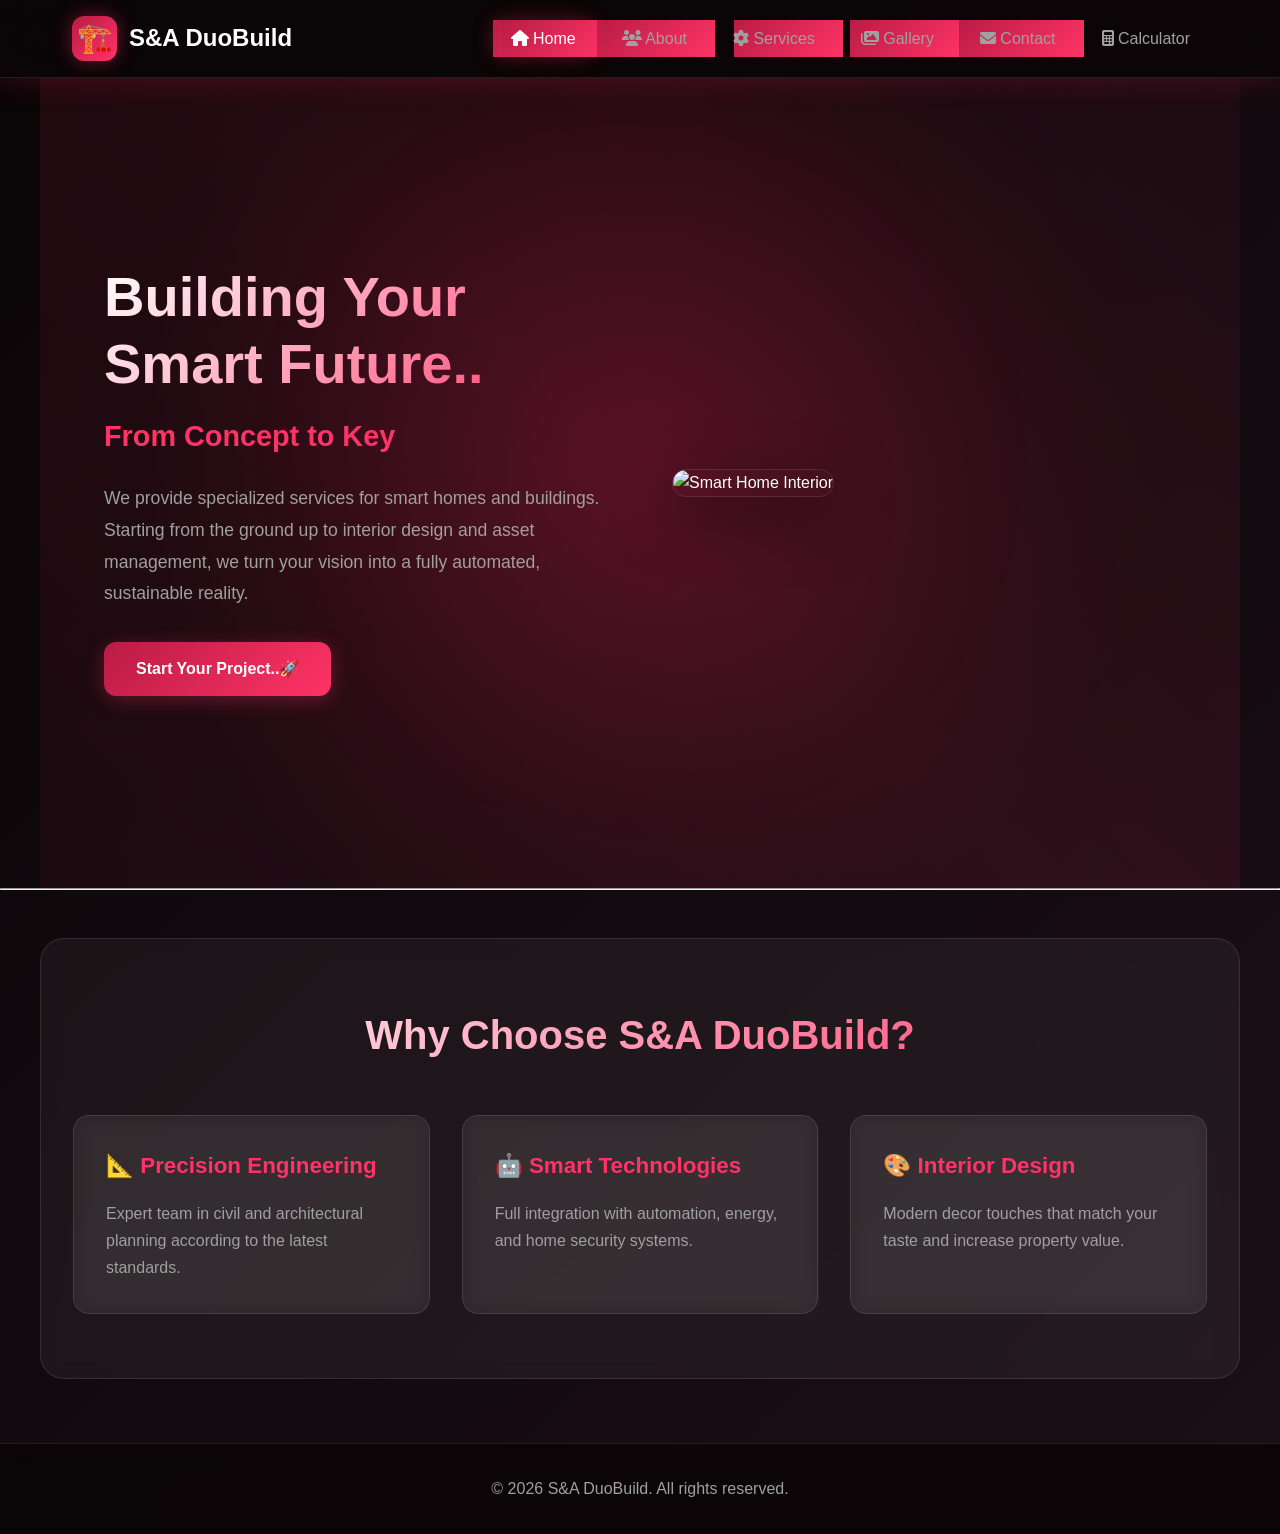
==== index.html @ c9d5b28e "Fix static site issues" ====
<!DOCTYPE html>
<html lang="en">
<head>
  <meta charset="UTF-8">
  <meta name="viewport" content="width=device-width, initial-scale=1.0">
  <link rel="stylesheet" href="https://cdnjs.cloudflare.com/ajax/libs/font-awesome/6.4.0/css/all.min.css">
  <title>S&A DuoBuild | Home</title>
  <link rel="stylesheet" href="style.css">
</head>
<body>
  <header>
    <div class="container">
      <!-- Logo with icon on far left -->
      <a href="index.html" class="logo">
        <div class="logo-icon">🏗️</div>
        <span>S&A DuoBuild</span>
      </a>
      
      <!-- Navigation on right -->
      <nav>
         <ul>
         <li><a href="index.html" class="nav-link active">
    <i class="fas fa-home"></i>  Home</a></li>
<li><a href="about.html" class="nav-link">
    <i class="fas fa-users"></i>  About </a></li>
<li><a href="services.html" class="nav-link">
    <i class="fas fa-cog"></i>  Services </a></li>
<li><a href="gallery.html" class="nav-link">
    <i class="fas fa-images"></i> Gallery</a></li>
<li><a href="contact.html" class="nav-link">
    <i class="fas fa-envelope"></i>  Contact </a></li>
    <li><a href="Calculator.html" class="nav-link">
    <i class="fas fa-calculator"></i>  Calculator </a></li>
        </ul>
      </nav>
    </div>
  </header>

  <main>
    <!-- Hero Section with split layout -->
    <section class="hero">
      <div class="container hero-container">
        <div class="hero-text">
          <h1>Building Your Smart Future..</h1>
          <h2>From Concept to Key</h2>
          <p>We provide specialized services for smart homes and buildings. Starting from the ground up to interior design and asset management, we turn your vision into a fully automated, sustainable reality.</p>
          <a href="contact.html" class="btn">Start Your Project..🚀</a>
        </div>
        <div class="hero-image">
          <img src="https://images.unsplash.com/photo-1600585154340-be6161a56a0c?auto=format&fit=crop&w=1200&q=80" alt="Smart Home Interior">
        </div>
      </div>
    </section>
<hr>

    <section class=" features-section ">
      <h2>Why Choose S&A DuoBuild?</h2>
      <div class="grid">
        <div class="card"><h3>📐 Precision Engineering</h3><p>Expert team in civil and architectural planning according to the latest standards.</p></div>
        <div class="card"><h3>🤖 Smart Technologies</h3><p>Full integration with automation, energy, and home security systems.</p></div>
        <div class="card"><h3>🎨 Interior Design</h3><p>Modern decor touches that match your taste and increase property value.</p></div>
      </div>
    </section>
  </main>

  <footer>
    <div class="container">
      <p>&copy; 2026 S&A DuoBuild. All rights reserved.</p>
    </div>
  </footer>
</body>
</html>
---- style.css ----
/* style.css - Professional Dark Theme */
:root {
  --primary: #0a0507;
  --secondary: #b91c45;
  --accent: #ff3366;
  --glass-bg: rgba(255, 255, 255, 0.05);
  --glass-border: rgba(255, 255, 255, 0.1);
  --text-main: #ffffff;
  --text-muted: #a0a0a0;
  --gradient-1: linear-gradient(135deg, #0a0507 0%, #1a0f15 100%);
  --gradient-2: linear-gradient(135deg, #b91c45 0%, #ff3366 100%);
  --shadow-glow: 0 0 30px rgba(185, 28, 69, 0.3);
  --transition: all 0.3s cubic-bezier(0.4, 0, 0.2, 1);
}

* {
  margin: 0;
  padding: 0;
  box-sizing: border-box;
}

html {
  scroll-behavior: smooth;
}

body {
  font-family: 'Inter', 'Segoe UI', Tahoma, Geneva, Verdana, sans-serif;
  background: var(--gradient-1);
  color: var(--text-main);
  line-height: 1.6;
  overflow-x: hidden;
  min-height: 100vh;
}

/* Animated Background */
body::before {
  content: '';
  position: fixed;
  top: 0;
  left: 0;
  width: 100%;
  height: 100%;
  background: radial-gradient(circle at 50% 50%, rgba(185, 28, 69, 0.15) 0%, transparent 50%);
  pointer-events: none;
  z-index: -1;
  animation: pulse 8s ease-in-out infinite;
}

@keyframes pulse {
  0%, 100% { opacity: 0.5; transform: scale(1); }
  50% { opacity: 0.8; transform: scale(1.1); }
}

/* Header & Navigation */
header {
  background: rgba(10, 5, 7, 0.8);
  backdrop-filter: blur(20px);
  border-bottom: 1px solid var(--glass-border);
  padding: 1rem 0;
  position: sticky;
  top: 0;
  z-index: 1000;
  box-shadow: var(--shadow-glow);
}

header .container {
  max-width: 1200px;
  margin: 0 auto;
  padding: 0 2rem;
  display: flex;
  justify-content: space-between;
  align-items: center;
}

.logo {
  display: flex;
  align-items: center;
  gap: 12px;
  font-size: 1.5rem;
  font-weight: 700;
  text-decoration: none;
  color: var(--text-main);
  transition: var(--transition);
}

.logo:hover {
  transform: scale(1.05);
  color: var(--accent);
}

.logo-icon {
  width: 45px;
  height: 45px;
  background: var(--gradient-2);
  border-radius: 12px;
  display: flex;
  align-items: center;
  justify-content: center;
  font-size: 1.8rem;
  box-shadow: 0 0 20px rgba(255, 51, 102, 0.4);
}

nav ul {
  display: flex;
  gap: 10px;
  list-style: none;
}

nav a {
  color: var(--text-muted);
  padding: 10px 18px;
  border-radius: 10px;
  text-decoration: none;
  font-weight: 500;
  transition: var(--transition);
  position: relative;
  overflow: hidden;
}

nav a::before {
  content: '';
  position: absolute;
  top: 0;
  left: -100%;
  width: 100%;
  height: 100%;
  background: var(--gradient-2);
  transition: left 0.3s ease;
  z-index: -1;
}

nav a:hover::before,
nav a.active::before {
  left: 0;
}

nav a:hover,
nav a.active {
  color: white;
  box-shadow: 0 0 20px rgba(255, 51, 102, 0.3);
}

/* Sections */
section {
  padding: 4rem 2rem;
  max-width: 1200px;
  margin: 0 auto;
}

/* Hero Section */
.hero {
  min-height: 90vh;
  display: flex;
  align-items: center;
  justify-content: center;
  background: radial-gradient(circle at center, rgba(185, 28, 69, 0.2) 0%, transparent 70%);
  position: relative;
  overflow: hidden;
}

.hero::before {
  content: '';
  position: absolute;
  width: 200%;
  height: 200%;
  background: linear-gradient(45deg, transparent, rgba(255, 51, 102, 0.1), transparent);
  animation: rotate 20s linear infinite;
}

@keyframes rotate {
  0% { transform: rotate(0deg); }
  100% { transform: rotate(360deg); }
}

.hero-container {
  display: flex;
  align-items: center;
  gap: 4rem;
  max-width: 1200px;
  padding: 2rem;
  position: relative;
  z-index: 1;
}

.hero-text {
  flex: 1;
  animation: fadeInLeft 1s ease;
}

@keyframes fadeInLeft {
  from {
    opacity: 0;
    transform: translateX(-50px);
  }
  to {
    opacity: 1;
    transform: translateX(0);
  }
}

.hero-text h1 {
  font-size: 3.5rem;
  font-weight: 800;
  margin-bottom: 1rem;
  background: linear-gradient(135deg, #fff 0%, var(--accent) 100%);
  -webkit-background-clip: text;
  -webkit-text-fill-color: transparent;
  line-height: 1.2;
}

.hero-text h2 {
  font-size: 1.8rem;
  color: var(--accent);
  margin-bottom: 1.5rem;
  font-weight: 600;
}

.hero-text p {
  font-size: 1.1rem;
  color: var(--text-muted);
  margin-bottom: 2rem;
  line-height: 1.8;
}

.hero-image {
  flex: 1;
  animation: fadeInRight 1s ease;
}

@keyframes fadeInRight {
  from {
    opacity: 0;
    transform: translateX(50px);
  }
  to {
    opacity: 1;
    transform: translateX(0);
  }
}

.hero-image img {
  width: 100%;
  border-radius: 20px;
  box-shadow: 0 20px 60px rgba(0, 0, 0, 0.5);
  border: 1px solid var(--glass-border);
  transition: var(--transition);
}

.hero-image img:hover {
  transform: scale(1.02);
  box-shadow: 0 25px 70px rgba(185, 28, 69, 0.3);
}

/* Buttons */
.btn {
  display: inline-block;
  padding: 14px 32px;
  background: var(--gradient-2);
  color: white;
  border: none;
  border-radius: 12px;
  font-weight: 600;
  font-size: 1rem;
  cursor: pointer;
  text-decoration: none;
  transition: var(--transition);
  box-shadow: 0 4px 20px rgba(255, 51, 102, 0.3);
  position: relative;
  overflow: hidden;
}

.btn::before {
  content: '';
  position: absolute;
  top: 50%;
  left: 50%;
  width: 0;
  height: 0;
  border-radius: 50%;
  background: rgba(255, 255, 255, 0.3);
  transform: translate(-50%, -50%);
  transition: width 0.6s, height 0.6s;
}

.btn:hover::before {
  width: 300px;
  height: 300px;
}

.btn:hover {
  transform: translateY(-3px);
  box-shadow: 0 8px 30px rgba(255, 51, 102, 0.5);
}

/* Cards */
.grid {
  display: grid;
  grid-template-columns: repeat(auto-fit, minmax(300px, 1fr));
  gap: 2rem;
  margin-top: 2rem;
}

.card {
  background: var(--glass-bg);
  backdrop-filter: blur(10px);
  border: 1px solid var(--glass-border);
  border-radius: 16px;
  padding: 2rem;
  transition: var(--transition);
  position: relative;
  overflow: hidden;
}

.card::before {
  content: '';
  position: absolute;
  top: 0;
  left: -100%;
  width: 100%;
  height: 100%;
  background: linear-gradient(90deg, transparent, rgba(255, 51, 102, 0.1), transparent);
  transition: left 0.5s;
}

.card:hover::before {
  left: 100%;
}

.card:hover {
  transform: translateY(-10px);
  border-color: var(--accent);
  box-shadow: 0 15px 40px rgba(185, 28, 69, 0.2);
}

.card h3 {
  color: var(--accent);
  margin-bottom: 1rem;
  font-size: 1.4rem;
}

.card p {
  color: var(--text-muted);
  line-height: 1.7;
}

/* Features Section */
.features-section {
  background: var(--glass-bg);
  backdrop-filter: blur(10px);
  border-radius: 24px;
  padding: 4rem 2rem;
  margin: 3rem auto;
  border: 1px solid var(--glass-border);
}

.features-section h2 {
  text-align: center;
  font-size: 2.5rem;
  margin-bottom: 3rem;
  background: linear-gradient(135deg, #fff 0%, var(--accent) 100%);
  -webkit-background-clip: text;
  -webkit-text-fill-color: transparent;
}

/* Calculator */
.calc-section {
  background: var(--glass-bg);
  backdrop-filter: blur(10px);
  border: 1px solid var(--glass-border);
  border-radius: 20px;
  padding: 3rem;
  margin: 2rem auto;
  max-width: 900px;
  box-shadow: var(--shadow-glow);
}

.calc-header {
  text-align: center;
  margin-bottom: 2rem;
}

.calc-header h2 {
  font-size: 2.2rem;
  margin-bottom: 0.5rem;
  background: linear-gradient(135deg, #fff 0%, var(--accent) 100%);
  -webkit-background-clip: text;
  -webkit-text-fill-color: transparent;
}

.calc-header p {
  color: var(--text-muted);
}

.calc-grid {
  display: grid;
  grid-template-columns: repeat(auto-fit, minmax(250px, 1fr));
  gap: 1.5rem;
  margin-bottom: 2rem;
}

.form-group {
  margin-bottom: 1.5rem;
}

.form-group label {
  display: block;
  margin-bottom: 0.5rem;
  font-weight: 600;
  color: var(--text-main);
}

.form-group input,
.form-group select,
.form-group textarea {
  width: 100%;
  padding: 12px 16px;
  background: rgba(255, 255, 255, 0.05);
  border: 1px solid var(--glass-border);
  border-radius: 10px;
  color: var(--text-main);
  font-family: inherit;
  transition: var(--transition);
}

.form-group input:focus,
.form-group select:focus,
.form-group textarea:focus {
  outline: none;
  border-color: var(--accent);
  box-shadow: 0 0 0 3px rgba(255, 51, 102, 0.1);
  background: rgba(255, 255, 255, 0.08);
}

.form-group select option {
  background: #1a0f15;
  color: var(--text-main);
}

.btn-calc {
  width: 100%;
  padding: 14px;
  background: var(--gradient-2);
  color: white;
  border: none;
  border-radius: 12px;
  font-size: 1.1rem;
  font-weight: 600;
  cursor: pointer;
  transition: var(--transition);
  box-shadow: 0 4px 20px rgba(255, 51, 102, 0.3);
}

.btn-calc:hover {
  transform: translateY(-2px);
  box-shadow: 0 8px 30px rgba(255, 51, 102, 0.5);
}

.result-box {
  margin-top: 2rem;
  padding: 2rem;
  background: rgba(16, 185, 129, 0.1);
  border: 2px solid #10b981;
  border-radius: 12px;
  display: none;
  animation: fadeIn 0.5s ease;
}

.result-box.show {
  display: block;
}

.result-grid {
  display: grid;
  grid-template-columns: repeat(auto-fit, minmax(150px, 1fr));
  gap: 1.5rem;
  text-align: center;
}

.result-item h4 {
  color: #10b981;
  margin-bottom: 0.5rem;
  font-size: 0.9rem;
}

.result-item p {
  font-size: 1.8rem;
  font-weight: 700;
  color: #10b981;
}

@keyframes fadeIn {
  from {
    opacity: 0;
    transform: translateY(20px);
  }
  to {
    opacity: 1;
    transform: translateY(0);
  }
}

/* Gallery */
.gallery-table {
  width: 100%;
  border-collapse: separate;
  border-spacing: 20px;
  margin-top: 2rem;
}

.gallery-table td {
  background: var(--glass-bg);
  border: 1px solid var(--glass-border);
  border-radius: 16px;
  padding: 15px;
  transition: var(--transition);
}

.gallery-table td:hover {
  transform: scale(1.05);
  border-color: var(--accent);
  box-shadow: 0 10px 30px rgba(185, 28, 69, 0.2);
}

.gallery-table img {
  width: 100%;
  height: 250px;
  object-fit: cover;
  border-radius: 12px;
  transition: var(--transition);
}

.gallery-table td:hover img {
  transform: scale(1.1);
}

/* Form */
form {
  background: var(--glass-bg);
  backdrop-filter: blur(10px);
  border: 1px solid var(--glass-border);
  border-radius: 20px;
  padding: 3rem;
  max-width: 800px;
  margin: 2rem auto;
  box-shadow: var(--shadow-glow);
}

form h2 {
  text-align: center;
  margin-bottom: 2rem;
  font-size: 2rem;
  background: linear-gradient(135deg, #fff 0%, var(--accent) 100%);
  -webkit-background-clip: text;
  -webkit-text-fill-color: transparent;
}

/* Footer */
footer {
  background: rgba(10, 5, 7, 0.9);
  backdrop-filter: blur(10px);
  border-top: 1px solid var(--glass-border);
  text-align: center;
  padding: 2rem;
  margin-top: 4rem;
  color: var(--text-muted);
}

/* Responsive */
@media (max-width: 768px) {
  header .container {
    flex-direction: column;
    gap: 1rem;
  }
  
  nav ul {
    flex-wrap: wrap;
    justify-content: center;
  }
  
  .hero-container {
    flex-direction: column;
    text-align: center;
  }
  
  .hero-text h1 {
    font-size: 2.2rem;
  }
  
  .grid {
    grid-template-columns: 1fr;
  }
  
  .calc-grid {
    grid-template-columns: 1fr;
  }

  .gallery-table,
  .gallery-table tbody,
  .gallery-table tr,
  .gallery-table td {
    display: block;
    width: 100%;
  }

  .gallery-table {
    border-spacing: 0;
  }

  .gallery-table td {
    margin-bottom: 1rem;
  }
}

/* Scroll Animations */
.fade-in {
  opacity: 0;
  transform: translateY(30px);
  transition: opacity 0.8s ease, transform 0.8s ease;
}

.fade-in.visible {
  opacity: 1;
  transform: translateY(0);
}
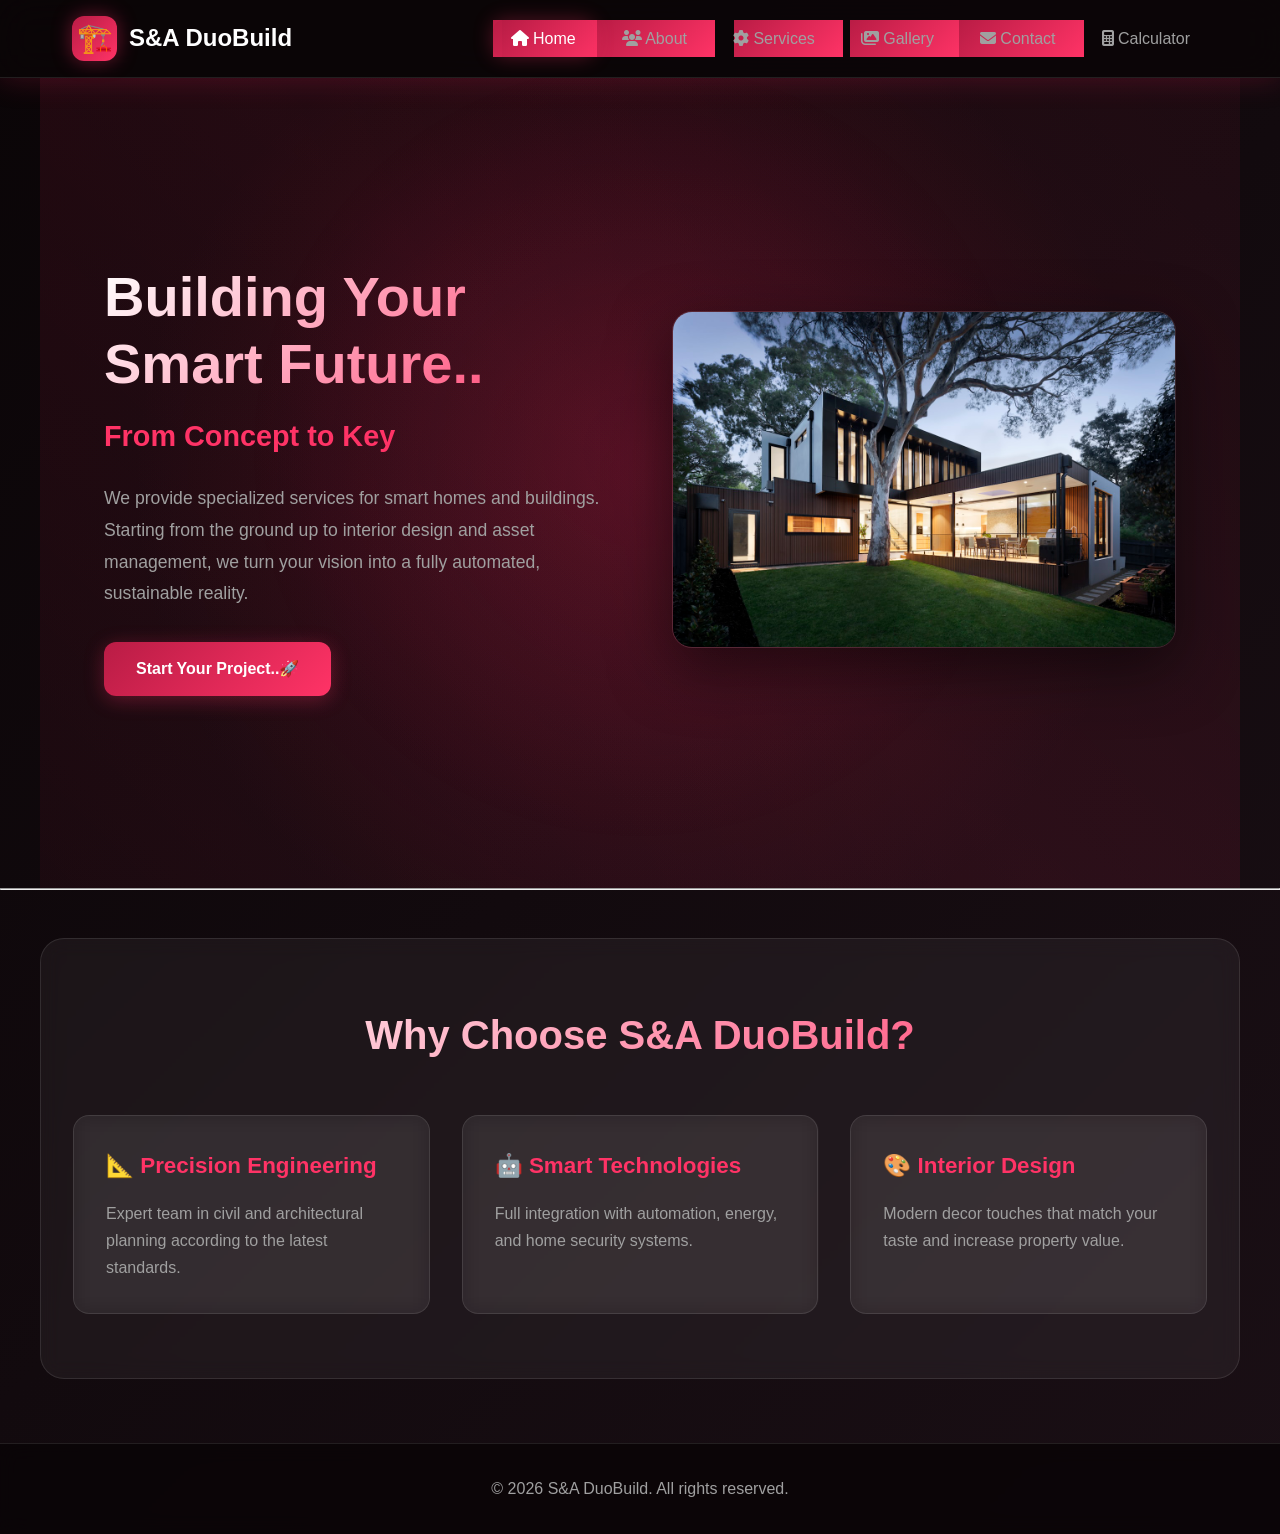
==== commit cef7e961: "Restore local site assets" ====
--- a/index.html
+++ b/index.html
@@ -47,7 +47,7 @@
           <a href="contact.html" class="btn">Start Your Project..🚀</a>
         </div>
         <div class="hero-image">
-          <img src="https://images.unsplash.com/photo-1600585154340-be6161a56a0c?auto=format&fit=crop&w=1200&q=80" alt="Smart Home Interior">
+          <img src="amoga.jpeg" alt="Smart Home Interior">
         </div>
       </div>
     </section>
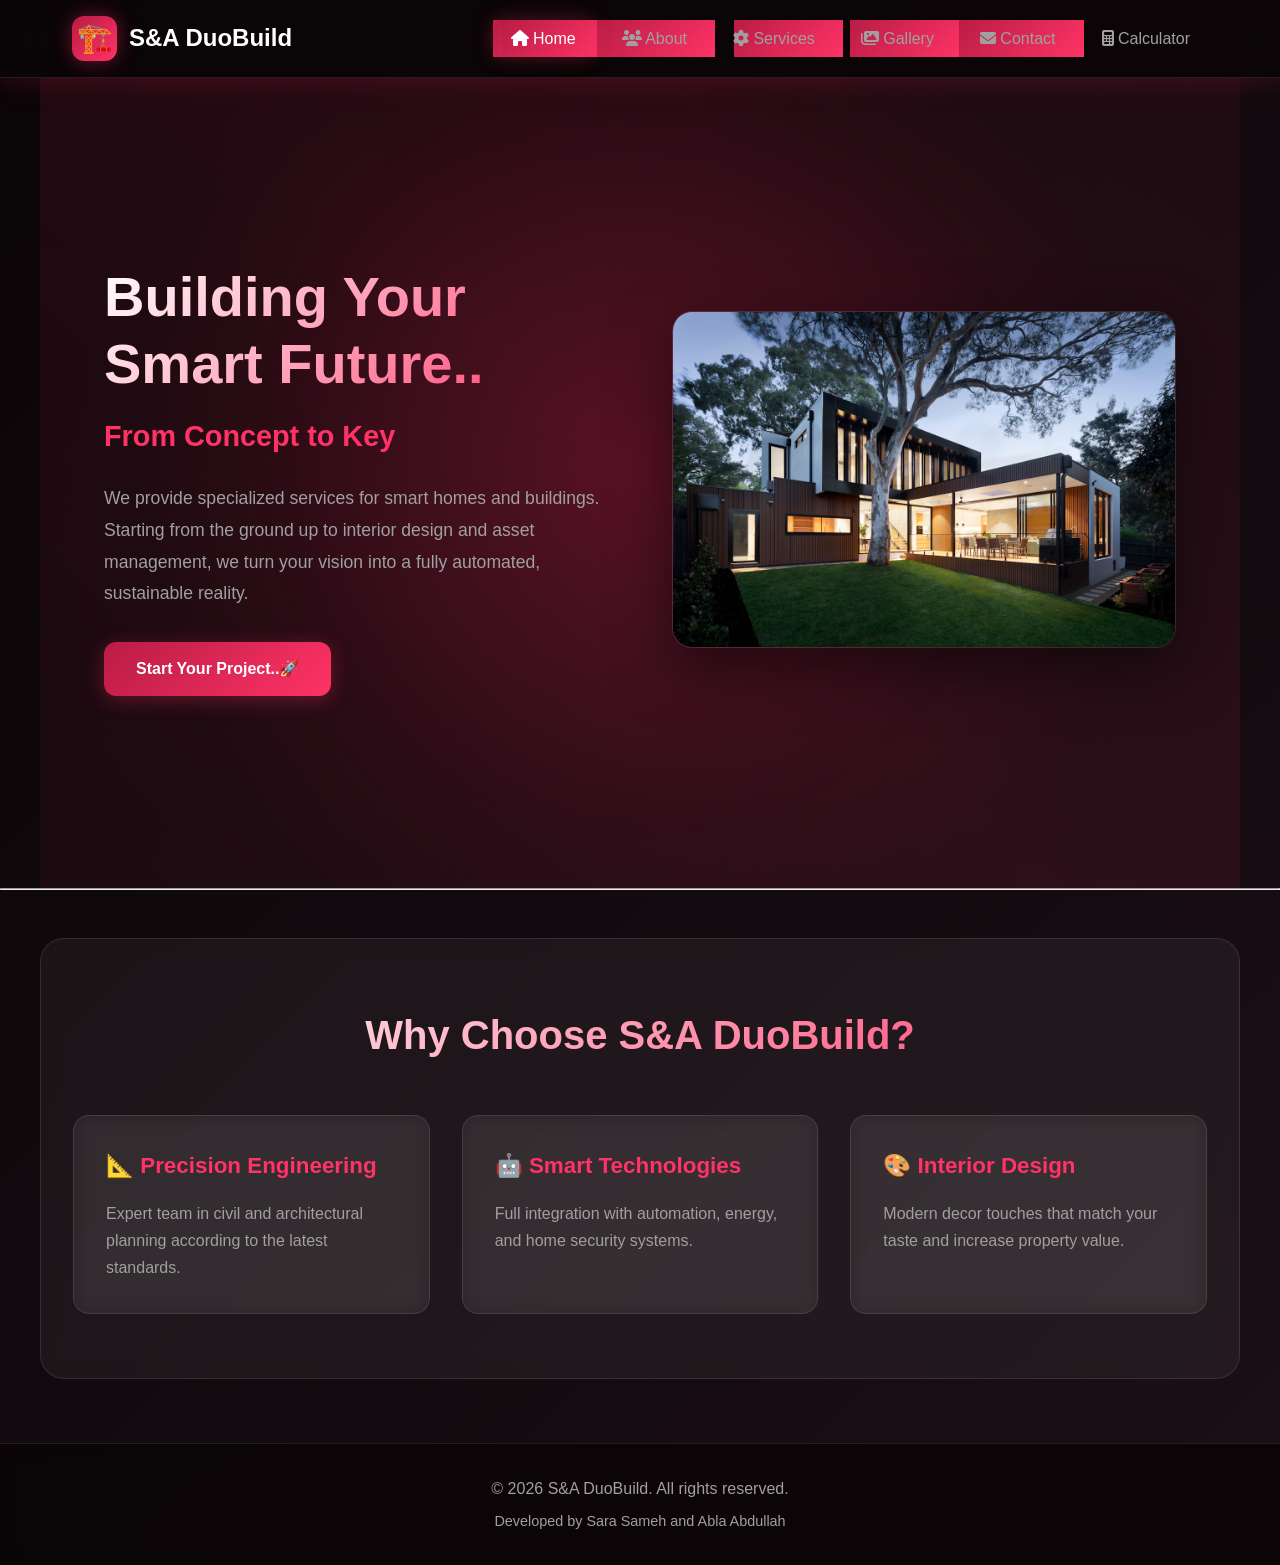
==== commit f21f7c6d: "Add developer credit" ====
--- a/index.html
+++ b/index.html
@@ -66,6 +66,7 @@
   <footer>
     <div class="container">
       <p>&copy; 2026 S&A DuoBuild. All rights reserved.</p>
+      <p class="developer-credit">Developed by Sara Sameh and Abla Abdullah</p>
     </div>
   </footer>
 </body>
--- a/style.css
+++ b/style.css
@@ -565,6 +565,11 @@
   color: var(--text-muted);
 }
 
+.developer-credit {
+  margin-top: 0.5rem;
+  font-size: 0.9rem;
+}
+
 /* Responsive */
 @media (max-width: 768px) {
   header .container {
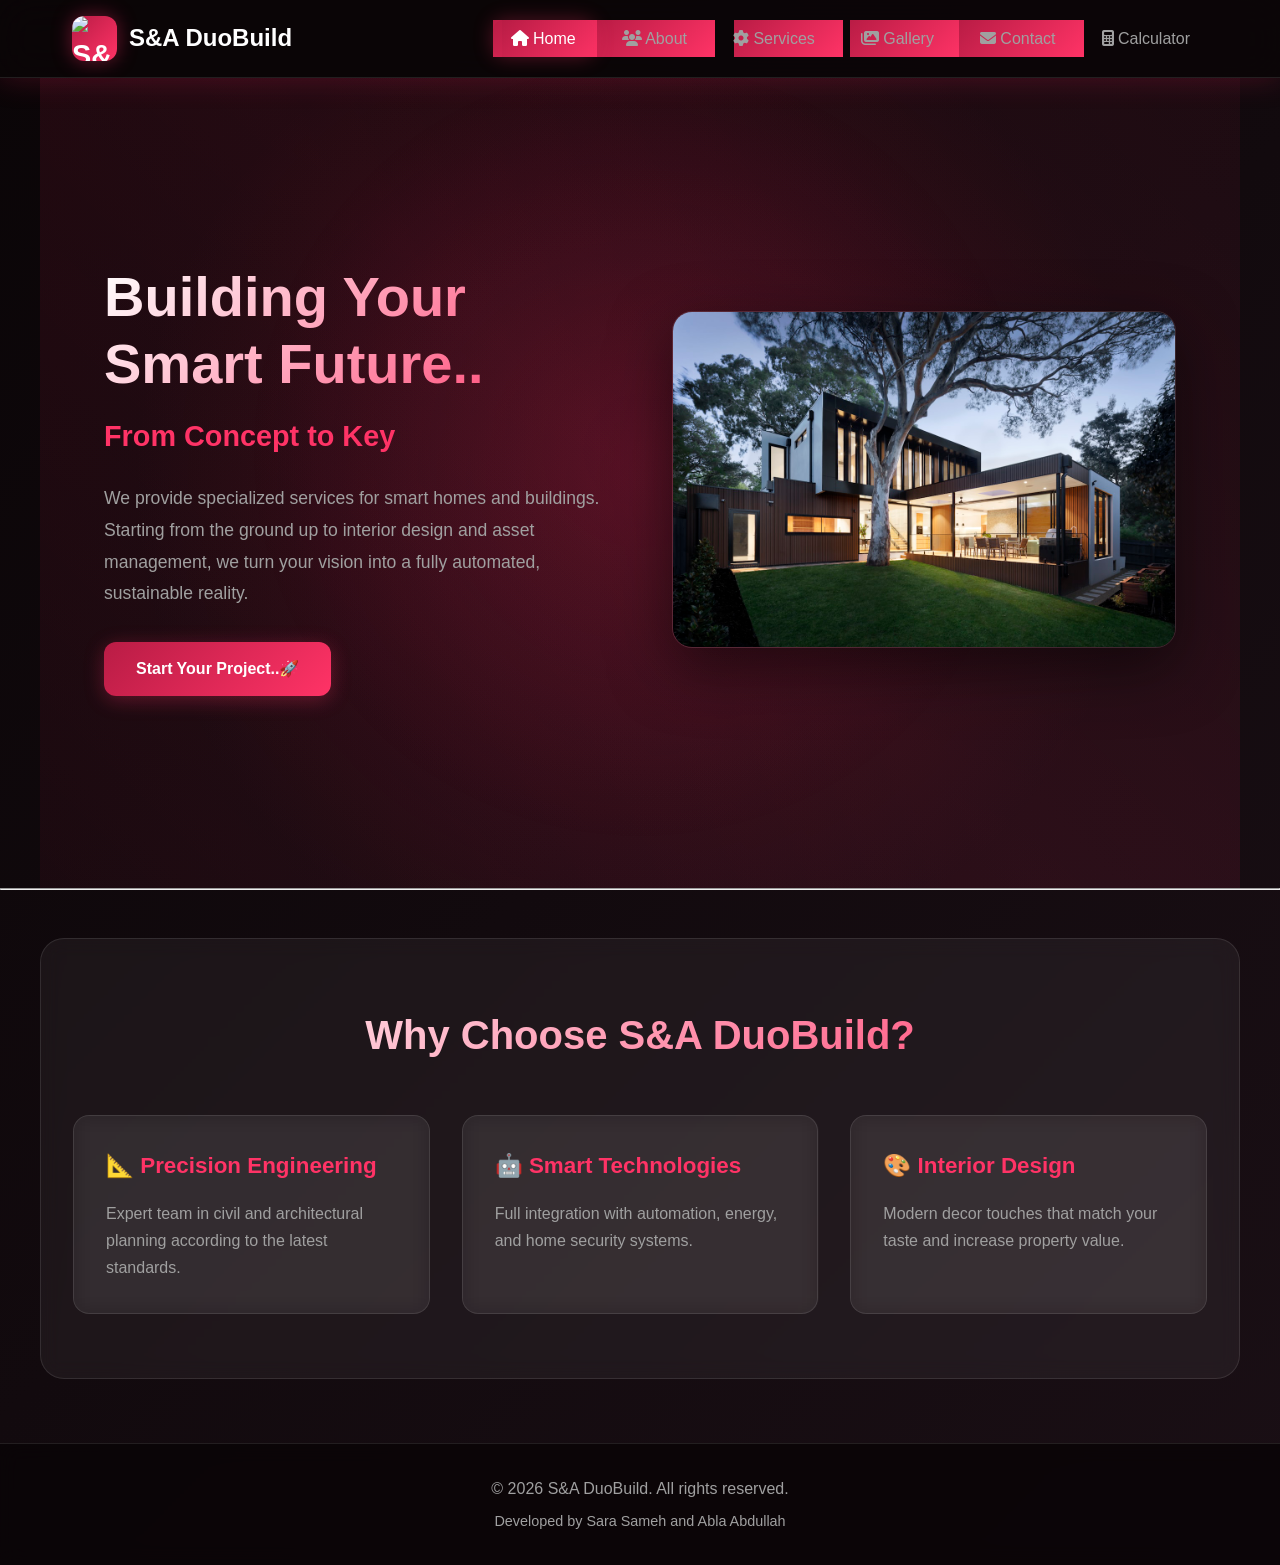
==== commit 75d4c499: "Prepare logo and favicon placeholders" ====
--- a/index.html
+++ b/index.html
@@ -5,6 +5,8 @@
   <meta name="viewport" content="width=device-width, initial-scale=1.0">
   <link rel="stylesheet" href="https://cdnjs.cloudflare.com/ajax/libs/font-awesome/6.4.0/css/all.min.css">
   <title>S&A DuoBuild | Home</title>
+  <!-- Replace assets/favicon.svg later to change the browser tab icon. -->
+  <link rel="icon" type="image/svg+xml" href="assets/favicon.svg">
   <link rel="stylesheet" href="style.css">
 </head>
 <body>
@@ -12,7 +14,8 @@
     <div class="container">
       <!-- Logo with icon on far left -->
       <a href="index.html" class="logo">
-        <div class="logo-icon">🏗️</div>
+        <!-- Replace assets/logo.svg later to change the website logo. -->
+        <img src="assets/logo.svg" alt="S&A DuoBuild Logo" class="logo-icon">
         <span>S&A DuoBuild</span>
       </a>
       
--- a/style.css
+++ b/style.css
@@ -98,6 +98,8 @@
   justify-content: center;
   font-size: 1.8rem;
   box-shadow: 0 0 20px rgba(255, 51, 102, 0.4);
+  object-fit: cover;
+  flex-shrink: 0;
 }
 
 nav ul {
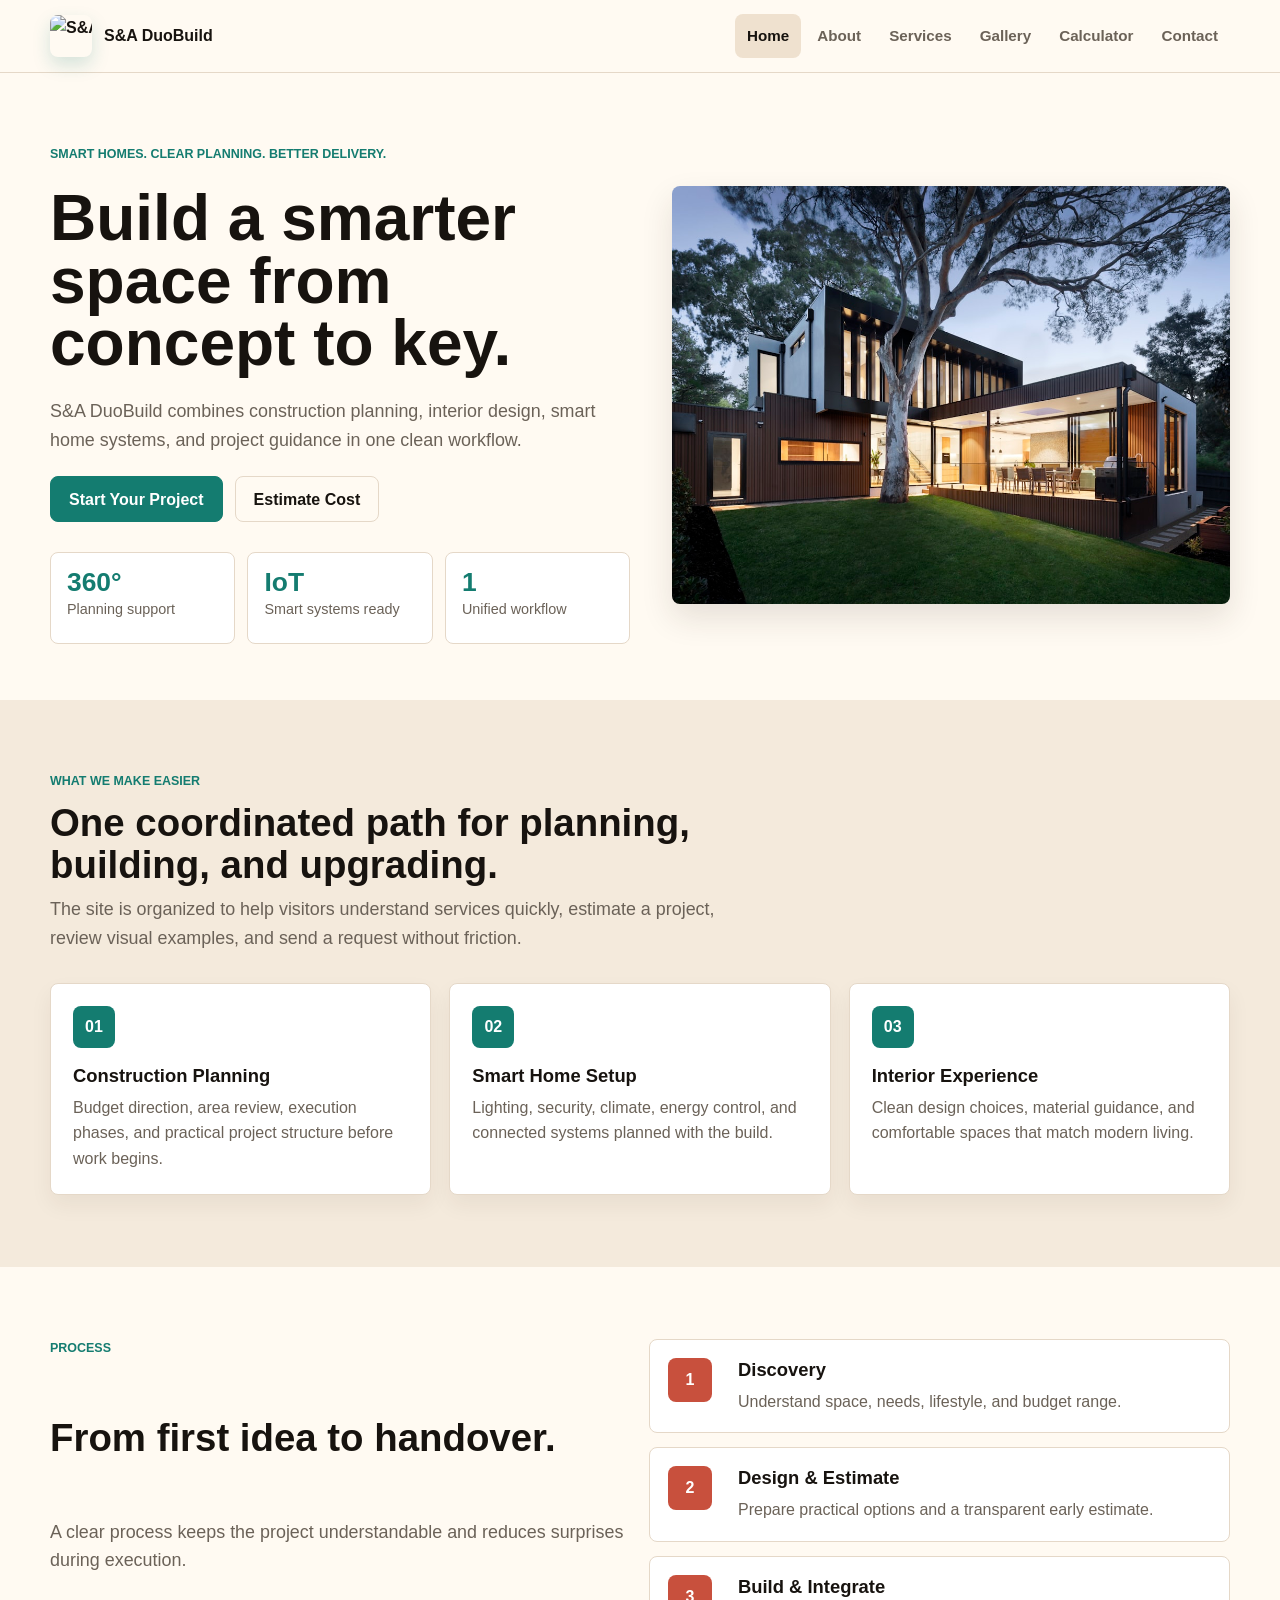
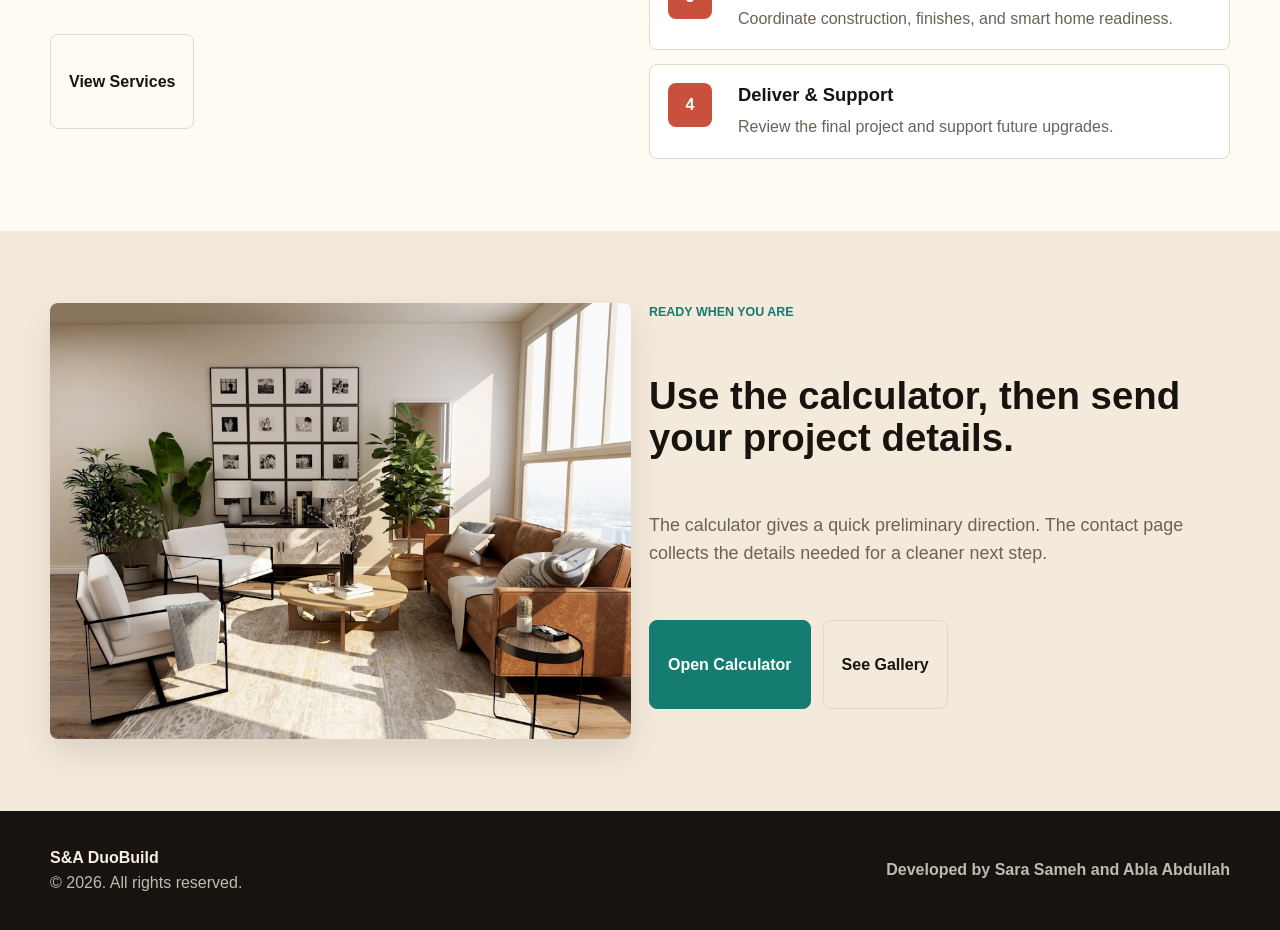
==== commit bda81991: "Rebuild responsive unified site" ====
--- a/index.html
+++ b/index.html
@@ -1,74 +1,133 @@
 <!DOCTYPE html>
 <html lang="en">
 <head>
+  <!-- إعدادات الصفحة الرئيسية وربط الثيم واللوقو وأيقونة التبويب -->
   <meta charset="UTF-8">
   <meta name="viewport" content="width=device-width, initial-scale=1.0">
-  <link rel="stylesheet" href="https://cdnjs.cloudflare.com/ajax/libs/font-awesome/6.4.0/css/all.min.css">
-  <title>S&A DuoBuild | Home</title>
-  <!-- Replace assets/favicon.svg later to change the browser tab icon. -->
+  <meta name="description" content="S&A DuoBuild delivers smart construction, interior design, and connected home planning from concept to key.">
+  <title>S&A DuoBuild | Smart Construction</title>
   <link rel="icon" type="image/svg+xml" href="assets/favicon.svg">
   <link rel="stylesheet" href="style.css">
+  <script src="script.js" defer></script>
 </head>
 <body>
-  <header>
-    <div class="container">
-      <!-- Logo with icon on far left -->
-      <a href="index.html" class="logo">
-        <!-- Replace assets/logo.svg later to change the website logo. -->
-        <img src="assets/logo.svg" alt="S&A DuoBuild Logo" class="logo-icon">
+  <!-- الهيدر الموحد لكل الموقع -->
+  <header class="site-header">
+    <nav class="site-nav container" aria-label="Main navigation">
+      <a href="index.html" class="brand" aria-label="S&A DuoBuild home">
+        <img src="assets/logo.svg" alt="S&A DuoBuild logo" class="brand-logo">
         <span>S&A DuoBuild</span>
       </a>
-      
-      <!-- Navigation on right -->
-      <nav>
-         <ul>
-         <li><a href="index.html" class="nav-link active">
-    <i class="fas fa-home"></i>  Home</a></li>
-<li><a href="about.html" class="nav-link">
-    <i class="fas fa-users"></i>  About </a></li>
-<li><a href="services.html" class="nav-link">
-    <i class="fas fa-cog"></i>  Services </a></li>
-<li><a href="gallery.html" class="nav-link">
-    <i class="fas fa-images"></i> Gallery</a></li>
-<li><a href="contact.html" class="nav-link">
-    <i class="fas fa-envelope"></i>  Contact </a></li>
-    <li><a href="Calculator.html" class="nav-link">
-    <i class="fas fa-calculator"></i>  Calculator </a></li>
-        </ul>
-      </nav>
-    </div>
+      <button class="nav-toggle" type="button" aria-label="Toggle navigation" aria-expanded="false" data-nav-toggle>☰</button>
+      <div class="nav-links" data-nav-links>
+        <a href="index.html" class="active">Home</a>
+        <a href="about.html">About</a>
+        <a href="services.html">Services</a>
+        <a href="gallery.html">Gallery</a>
+        <a href="Calculator.html">Calculator</a>
+        <a href="contact.html">Contact</a>
+      </div>
+    </nav>
   </header>
 
   <main>
-    <!-- Hero Section with split layout -->
+    <!-- قسم البداية: رسالة الموقع الأساسية مع صورة حقيقية للمشروع -->
     <section class="hero">
-      <div class="container hero-container">
-        <div class="hero-text">
-          <h1>Building Your Smart Future..</h1>
-          <h2>From Concept to Key</h2>
-          <p>We provide specialized services for smart homes and buildings. Starting from the ground up to interior design and asset management, we turn your vision into a fully automated, sustainable reality.</p>
-          <a href="contact.html" class="btn">Start Your Project..🚀</a>
+      <div class="container hero-grid">
+        <div class="hero-copy reveal">
+          <span class="eyebrow">Smart homes. Clear planning. Better delivery.</span>
+          <h1>Build a smarter space from concept to key.</h1>
+          <p class="lead">S&A DuoBuild combines construction planning, interior design, smart home systems, and project guidance in one clean workflow.</p>
+          <div class="actions">
+            <a class="btn" href="contact.html">Start Your Project</a>
+            <a class="btn secondary" href="Calculator.html">Estimate Cost</a>
+          </div>
+          <div class="quick-stats" aria-label="Project highlights">
+            <div class="stat"><strong>360°</strong><span>Planning support</span></div>
+            <div class="stat"><strong>IoT</strong><span>Smart systems ready</span></div>
+            <div class="stat"><strong>1</strong><span>Unified workflow</span></div>
+          </div>
         </div>
-        <div class="hero-image">
-          <img src="amoga.jpeg" alt="Smart Home Interior">
+        <div class="hero-media reveal">
+          <img src="amoga.jpeg" alt="Modern smart home interior">
         </div>
       </div>
     </section>
-<hr>
 
-    <section class=" features-section ">
-      <h2>Why Choose S&A DuoBuild?</h2>
-      <div class="grid">
-        <div class="card"><h3>📐 Precision Engineering</h3><p>Expert team in civil and architectural planning according to the latest standards.</p></div>
-        <div class="card"><h3>🤖 Smart Technologies</h3><p>Full integration with automation, energy, and home security systems.</p></div>
-        <div class="card"><h3>🎨 Interior Design</h3><p>Modern decor touches that match your taste and increase property value.</p></div>
+    <!-- قسم يشرح القيمة الأساسية للموقع -->
+    <section class="section section-alt">
+      <div class="container">
+        <div class="section-head reveal">
+          <span class="eyebrow">What we make easier</span>
+          <h2>One coordinated path for planning, building, and upgrading.</h2>
+          <p class="lead">The site is organized to help visitors understand services quickly, estimate a project, review visual examples, and send a request without friction.</p>
+        </div>
+        <div class="grid three">
+          <article class="card reveal">
+            <span class="card-icon">01</span>
+            <h3>Construction Planning</h3>
+            <p>Budget direction, area review, execution phases, and practical project structure before work begins.</p>
+          </article>
+          <article class="card reveal">
+            <span class="card-icon">02</span>
+            <h3>Smart Home Setup</h3>
+            <p>Lighting, security, climate, energy control, and connected systems planned with the build.</p>
+          </article>
+          <article class="card reveal">
+            <span class="card-icon">03</span>
+            <h3>Interior Experience</h3>
+            <p>Clean design choices, material guidance, and comfortable spaces that match modern living.</p>
+          </article>
+        </div>
+      </div>
+    </section>
+
+    <!-- قسم خطوات العمل -->
+    <section class="section">
+      <div class="container grid two">
+        <div class="section-head reveal">
+          <span class="eyebrow">Process</span>
+          <h2>From first idea to handover.</h2>
+          <p class="lead">A clear process keeps the project understandable and reduces surprises during execution.</p>
+          <div class="actions">
+            <a class="btn secondary" href="services.html">View Services</a>
+          </div>
+        </div>
+        <div class="timeline reveal">
+          <div class="timeline-item"><div><h3>Discovery</h3><p>Understand space, needs, lifestyle, and budget range.</p></div></div>
+          <div class="timeline-item"><div><h3>Design & Estimate</h3><p>Prepare practical options and a transparent early estimate.</p></div></div>
+          <div class="timeline-item"><div><h3>Build & Integrate</h3><p>Coordinate construction, finishes, and smart home readiness.</p></div></div>
+          <div class="timeline-item"><div><h3>Deliver & Support</h3><p>Review the final project and support future upgrades.</p></div></div>
+        </div>
+      </div>
+    </section>
+
+    <!-- قسم دعوة نهائي للتواصل -->
+    <section class="section section-alt">
+      <div class="container grid two">
+        <div class="feature-image reveal">
+          <img src="3.jpg" alt="Elegant interior design detail">
+        </div>
+        <div class="section-head reveal">
+          <span class="eyebrow">Ready when you are</span>
+          <h2>Use the calculator, then send your project details.</h2>
+          <p class="lead">The calculator gives a quick preliminary direction. The contact page collects the details needed for a cleaner next step.</p>
+          <div class="actions">
+            <a class="btn" href="Calculator.html">Open Calculator</a>
+            <a class="btn secondary" href="gallery.html">See Gallery</a>
+          </div>
+        </div>
       </div>
     </section>
   </main>
 
-  <footer>
-    <div class="container">
-      <p>&copy; 2026 S&A DuoBuild. All rights reserved.</p>
+  <!-- الفوتر الموحد وحقوق الملكية -->
+  <footer class="site-footer">
+    <div class="container footer-grid">
+      <div>
+        <strong>S&A DuoBuild</strong>
+        <p>&copy; 2026. All rights reserved.</p>
+      </div>
       <p class="developer-credit">Developed by Sara Sameh and Abla Abdullah</p>
     </div>
   </footer>
--- a/style.css
+++ b/style.css
@@ -1,21 +1,22 @@
-/* style.css - Professional Dark Theme */
+/* ملف التنسيق الرئيسي: ثيم موحد وخفيف لكل صفحات S&A DuoBuild */
 :root {
-  --primary: #0a0507;
-  --secondary: #b91c45;
-  --accent: #ff3366;
-  --glass-bg: rgba(255, 255, 255, 0.05);
-  --glass-border: rgba(255, 255, 255, 0.1);
-  --text-main: #ffffff;
-  --text-muted: #a0a0a0;
-  --gradient-1: linear-gradient(135deg, #0a0507 0%, #1a0f15 100%);
-  --gradient-2: linear-gradient(135deg, #b91c45 0%, #ff3366 100%);
-  --shadow-glow: 0 0 30px rgba(185, 28, 69, 0.3);
-  --transition: all 0.3s cubic-bezier(0.4, 0, 0.2, 1);
+  --ink: #17130f;
+  --surface: #fffaf2;
+  --surface-soft: #f4eadc;
+  --panel: #ffffff;
+  --muted: #6b6258;
+  --line: #e5d8c8;
+  --teal: #147c70;
+  --teal-dark: #0d5d55;
+  --coral: #c8503d;
+  --gold: #d59f43;
+  --shadow: 0 14px 32px rgba(48, 34, 24, 0.12);
+  --radius: 8px;
+  --max: 1180px;
+  --speed: 180ms ease;
 }
 
 * {
-  margin: 0;
-  padding: 0;
   box-sizing: border-box;
 }
 
@@ -24,608 +25,591 @@
 }
 
 body {
-  font-family: 'Inter', 'Segoe UI', Tahoma, Geneva, Verdana, sans-serif;
-  background: var(--gradient-1);
-  color: var(--text-main);
+  margin: 0;
+  font-family: "Segoe UI", Arial, sans-serif;
+  color: var(--ink);
+  background: var(--surface);
   line-height: 1.6;
-  overflow-x: hidden;
-  min-height: 100vh;
-}
-
-/* Animated Background */
-body::before {
-  content: '';
-  position: fixed;
-  top: 0;
-  left: 0;
-  width: 100%;
-  height: 100%;
-  background: radial-gradient(circle at 50% 50%, rgba(185, 28, 69, 0.15) 0%, transparent 50%);
-  pointer-events: none;
-  z-index: -1;
-  animation: pulse 8s ease-in-out infinite;
-}
-
-@keyframes pulse {
-  0%, 100% { opacity: 0.5; transform: scale(1); }
-  50% { opacity: 0.8; transform: scale(1.1); }
-}
-
-/* Header & Navigation */
-header {
-  background: rgba(10, 5, 7, 0.8);
-  backdrop-filter: blur(20px);
-  border-bottom: 1px solid var(--glass-border);
-  padding: 1rem 0;
+}
+
+body.menu-open {
+  overflow: hidden;
+}
+
+img {
+  display: block;
+  max-width: 100%;
+}
+
+a {
+  color: inherit;
+}
+
+/* أدوات عامة لتوحيد المسافات والحاويات */
+.container {
+  width: min(var(--max), calc(100% - 32px));
+  margin: 0 auto;
+}
+
+.section {
+  padding: 72px 0;
+}
+
+.section-alt {
+  background: var(--surface-soft);
+}
+
+.section-head {
+  display: grid;
+  gap: 10px;
+  max-width: 720px;
+  margin-bottom: 30px;
+}
+
+.eyebrow {
+  color: var(--teal);
+  font-size: 0.78rem;
+  font-weight: 800;
+  letter-spacing: 0;
+  text-transform: uppercase;
+}
+
+h1,
+h2,
+h3,
+p {
+  margin: 0;
+}
+
+h1 {
+  font-size: clamp(2.35rem, 5vw, 5rem);
+  line-height: 0.98;
+  letter-spacing: 0;
+}
+
+h2 {
+  font-size: clamp(1.8rem, 3vw, 3rem);
+  line-height: 1.08;
+  letter-spacing: 0;
+}
+
+h3 {
+  font-size: 1.15rem;
+  line-height: 1.25;
+}
+
+.lead {
+  color: var(--muted);
+  font-size: clamp(1rem, 1.4vw, 1.16rem);
+}
+
+/* الهيدر وقائمة التنقل الموحدة */
+.site-header {
   position: sticky;
   top: 0;
-  z-index: 1000;
-  box-shadow: var(--shadow-glow);
-}
-
-header .container {
-  max-width: 1200px;
-  margin: 0 auto;
-  padding: 0 2rem;
+  z-index: 20;
+  background: rgba(255, 250, 242, 0.94);
+  border-bottom: 1px solid var(--line);
+}
+
+.site-nav {
+  min-height: 72px;
   display: flex;
+  align-items: center;
   justify-content: space-between;
-  align-items: center;
-}
-
-.logo {
+  gap: 24px;
+}
+
+.brand {
+  display: inline-flex;
+  align-items: center;
+  gap: 12px;
+  color: var(--ink);
+  font-weight: 850;
+  text-decoration: none;
+  white-space: nowrap;
+}
+
+.brand-logo {
+  width: 42px;
+  height: 42px;
+  border-radius: var(--radius);
+  object-fit: cover;
+  box-shadow: 0 8px 18px rgba(20, 124, 112, 0.18);
+}
+
+.nav-links {
   display: flex;
   align-items: center;
-  gap: 12px;
-  font-size: 1.5rem;
+  gap: 4px;
+}
+
+.nav-links a {
+  padding: 10px 12px;
+  color: var(--muted);
+  font-size: 0.95rem;
   font-weight: 700;
   text-decoration: none;
-  color: var(--text-main);
-  transition: var(--transition);
-}
-
-.logo:hover {
-  transform: scale(1.05);
-  color: var(--accent);
-}
-
-.logo-icon {
-  width: 45px;
-  height: 45px;
-  background: var(--gradient-2);
-  border-radius: 12px;
+  border-radius: var(--radius);
+  transition: color var(--speed), background var(--speed);
+}
+
+.nav-links a:hover,
+.nav-links a.active {
+  color: var(--ink);
+  background: #efe1cf;
+}
+
+.nav-toggle {
+  display: none;
+  width: 42px;
+  height: 42px;
+  color: var(--ink);
+  background: var(--panel);
+  border: 1px solid var(--line);
+  border-radius: var(--radius);
+  font-size: 1.35rem;
+  cursor: pointer;
+}
+
+/* الأزرار */
+.btn {
+  display: inline-flex;
+  align-items: center;
+  justify-content: center;
+  min-height: 46px;
+  padding: 0 18px;
+  color: #ffffff;
+  background: var(--teal);
+  border: 1px solid var(--teal);
+  border-radius: var(--radius);
+  font-weight: 800;
+  text-decoration: none;
+  cursor: pointer;
+  transition: transform var(--speed), background var(--speed), border-color var(--speed);
+}
+
+.btn:hover {
+  background: var(--teal-dark);
+  border-color: var(--teal-dark);
+  transform: translateY(-2px);
+}
+
+.btn.secondary {
+  color: var(--ink);
+  background: transparent;
+  border-color: var(--line);
+}
+
+.btn.secondary:hover {
+  background: #efe1cf;
+}
+
+.actions {
   display: flex;
+  gap: 12px;
+  flex-wrap: wrap;
+}
+
+/* أقسام البداية والصور الرئيسية */
+.hero {
+  padding: 72px 0 56px;
+}
+
+.hero-grid {
+  display: grid;
+  grid-template-columns: minmax(0, 1.02fr) minmax(300px, 0.98fr);
+  align-items: center;
+  gap: 42px;
+}
+
+.hero-copy {
+  display: grid;
+  gap: 22px;
+}
+
+.hero-media {
+  position: relative;
+}
+
+.hero-media img,
+.feature-image img {
+  width: 100%;
+  aspect-ratio: 4 / 3;
+  object-fit: cover;
+  border-radius: var(--radius);
+  box-shadow: var(--shadow);
+}
+
+.quick-stats {
+  display: grid;
+  grid-template-columns: repeat(3, 1fr);
+  gap: 12px;
+  margin-top: 8px;
+}
+
+.stat {
+  min-height: 92px;
+  padding: 16px;
+  background: var(--panel);
+  border: 1px solid var(--line);
+  border-radius: var(--radius);
+}
+
+.stat strong {
+  display: block;
+  color: var(--teal);
+  font-size: 1.65rem;
+  line-height: 1;
+}
+
+.stat span {
+  color: var(--muted);
+  font-size: 0.9rem;
+}
+
+/* الكروت والشبكات */
+.grid {
+  display: grid;
+  gap: 18px;
+}
+
+.grid.three {
+  grid-template-columns: repeat(3, 1fr);
+}
+
+.grid.two {
+  grid-template-columns: repeat(2, 1fr);
+}
+
+.card {
+  min-height: 100%;
+  padding: 22px;
+  background: var(--panel);
+  border: 1px solid var(--line);
+  border-radius: var(--radius);
+  box-shadow: 0 10px 22px rgba(48, 34, 24, 0.06);
+  transition: transform var(--speed), box-shadow var(--speed), border-color var(--speed);
+}
+
+.card:hover {
+  transform: translateY(-4px);
+  border-color: rgba(20, 124, 112, 0.35);
+  box-shadow: var(--shadow);
+}
+
+.card-icon {
+  display: inline-flex;
   align-items: center;
   justify-content: center;
-  font-size: 1.8rem;
-  box-shadow: 0 0 20px rgba(255, 51, 102, 0.4);
+  width: 42px;
+  height: 42px;
+  margin-bottom: 16px;
+  color: #ffffff;
+  background: var(--teal);
+  border-radius: var(--radius);
+  font-weight: 900;
+}
+
+.card p,
+.timeline p,
+.service-list p {
+  color: var(--muted);
+  margin-top: 8px;
+}
+
+/* خطوات العمل */
+.timeline {
+  display: grid;
+  gap: 14px;
+  counter-reset: step;
+}
+
+.timeline-item {
+  display: grid;
+  grid-template-columns: 54px 1fr;
+  gap: 16px;
+  align-items: start;
+  padding: 18px;
+  background: var(--panel);
+  border: 1px solid var(--line);
+  border-radius: var(--radius);
+}
+
+.timeline-item::before {
+  counter-increment: step;
+  content: counter(step);
+  display: grid;
+  place-items: center;
+  width: 44px;
+  height: 44px;
+  color: #ffffff;
+  background: var(--coral);
+  border-radius: var(--radius);
+  font-weight: 900;
+}
+
+/* صفحات الخدمات والمعرض */
+.service-list {
+  display: grid;
+  gap: 14px;
+}
+
+.service-row {
+  display: grid;
+  grid-template-columns: 1fr auto;
+  gap: 18px;
+  align-items: center;
+  padding: 18px;
+  background: var(--panel);
+  border: 1px solid var(--line);
+  border-radius: var(--radius);
+}
+
+.service-tag {
+  color: var(--teal-dark);
+  background: #e2f0ec;
+  border-radius: var(--radius);
+  padding: 8px 10px;
+  font-size: 0.82rem;
+  font-weight: 850;
+  white-space: nowrap;
+}
+
+.gallery-grid {
+  display: grid;
+  grid-template-columns: repeat(3, 1fr);
+  gap: 16px;
+}
+
+.gallery-item {
+  margin: 0;
+  background: var(--panel);
+  border: 1px solid var(--line);
+  border-radius: var(--radius);
+  overflow: hidden;
+  box-shadow: 0 10px 22px rgba(48, 34, 24, 0.06);
+}
+
+.gallery-item img {
+  width: 100%;
+  aspect-ratio: 4 / 3;
   object-fit: cover;
-  flex-shrink: 0;
-}
-
-nav ul {
-  display: flex;
-  gap: 10px;
-  list-style: none;
-}
-
-nav a {
-  color: var(--text-muted);
-  padding: 10px 18px;
-  border-radius: 10px;
-  text-decoration: none;
-  font-weight: 500;
-  transition: var(--transition);
-  position: relative;
-  overflow: hidden;
-}
-
-nav a::before {
-  content: '';
-  position: absolute;
-  top: 0;
-  left: -100%;
-  width: 100%;
-  height: 100%;
-  background: var(--gradient-2);
-  transition: left 0.3s ease;
-  z-index: -1;
-}
-
-nav a:hover::before,
-nav a.active::before {
-  left: 0;
-}
-
-nav a:hover,
-nav a.active {
-  color: white;
-  box-shadow: 0 0 20px rgba(255, 51, 102, 0.3);
-}
-
-/* Sections */
-section {
-  padding: 4rem 2rem;
-  max-width: 1200px;
-  margin: 0 auto;
-}
-
-/* Hero Section */
-.hero {
-  min-height: 90vh;
-  display: flex;
-  align-items: center;
-  justify-content: center;
-  background: radial-gradient(circle at center, rgba(185, 28, 69, 0.2) 0%, transparent 70%);
-  position: relative;
-  overflow: hidden;
-}
-
-.hero::before {
-  content: '';
-  position: absolute;
-  width: 200%;
-  height: 200%;
-  background: linear-gradient(45deg, transparent, rgba(255, 51, 102, 0.1), transparent);
-  animation: rotate 20s linear infinite;
-}
-
-@keyframes rotate {
-  0% { transform: rotate(0deg); }
-  100% { transform: rotate(360deg); }
-}
-
-.hero-container {
-  display: flex;
-  align-items: center;
-  gap: 4rem;
-  max-width: 1200px;
-  padding: 2rem;
-  position: relative;
-  z-index: 1;
-}
-
-.hero-text {
-  flex: 1;
-  animation: fadeInLeft 1s ease;
-}
-
-@keyframes fadeInLeft {
-  from {
-    opacity: 0;
-    transform: translateX(-50px);
-  }
-  to {
-    opacity: 1;
-    transform: translateX(0);
-  }
-}
-
-.hero-text h1 {
-  font-size: 3.5rem;
+}
+
+.gallery-item figcaption {
+  padding: 14px 16px 16px;
+  color: var(--muted);
+  font-weight: 700;
+}
+
+/* الحاسبة ونموذج التواصل */
+.tool-panel {
+  display: grid;
+  grid-template-columns: 1.05fr 0.95fr;
+  gap: 18px;
+  align-items: start;
+}
+
+.form-card,
+.result-card {
+  padding: 24px;
+  background: var(--panel);
+  border: 1px solid var(--line);
+  border-radius: var(--radius);
+  box-shadow: var(--shadow);
+}
+
+.form-grid {
+  display: grid;
+  gap: 16px;
+}
+
+.form-group {
+  display: grid;
+  gap: 7px;
+}
+
+.form-group label {
   font-weight: 800;
-  margin-bottom: 1rem;
-  background: linear-gradient(135deg, #fff 0%, var(--accent) 100%);
-  -webkit-background-clip: text;
-  -webkit-text-fill-color: transparent;
-  line-height: 1.2;
-}
-
-.hero-text h2 {
-  font-size: 1.8rem;
-  color: var(--accent);
-  margin-bottom: 1.5rem;
-  font-weight: 600;
-}
-
-.hero-text p {
-  font-size: 1.1rem;
-  color: var(--text-muted);
-  margin-bottom: 2rem;
-  line-height: 1.8;
-}
-
-.hero-image {
-  flex: 1;
-  animation: fadeInRight 1s ease;
-}
-
-@keyframes fadeInRight {
-  from {
-    opacity: 0;
-    transform: translateX(50px);
-  }
-  to {
-    opacity: 1;
-    transform: translateX(0);
-  }
-}
-
-.hero-image img {
-  width: 100%;
-  border-radius: 20px;
-  box-shadow: 0 20px 60px rgba(0, 0, 0, 0.5);
-  border: 1px solid var(--glass-border);
-  transition: var(--transition);
-}
-
-.hero-image img:hover {
-  transform: scale(1.02);
-  box-shadow: 0 25px 70px rgba(185, 28, 69, 0.3);
-}
-
-/* Buttons */
-.btn {
-  display: inline-block;
-  padding: 14px 32px;
-  background: var(--gradient-2);
-  color: white;
-  border: none;
-  border-radius: 12px;
-  font-weight: 600;
-  font-size: 1rem;
-  cursor: pointer;
-  text-decoration: none;
-  transition: var(--transition);
-  box-shadow: 0 4px 20px rgba(255, 51, 102, 0.3);
-  position: relative;
-  overflow: hidden;
-}
-
-.btn::before {
-  content: '';
-  position: absolute;
-  top: 50%;
-  left: 50%;
-  width: 0;
-  height: 0;
-  border-radius: 50%;
-  background: rgba(255, 255, 255, 0.3);
-  transform: translate(-50%, -50%);
-  transition: width 0.6s, height 0.6s;
-}
-
-.btn:hover::before {
-  width: 300px;
-  height: 300px;
-}
-
-.btn:hover {
-  transform: translateY(-3px);
-  box-shadow: 0 8px 30px rgba(255, 51, 102, 0.5);
-}
-
-/* Cards */
-.grid {
-  display: grid;
-  grid-template-columns: repeat(auto-fit, minmax(300px, 1fr));
-  gap: 2rem;
-  margin-top: 2rem;
-}
-
-.card {
-  background: var(--glass-bg);
-  backdrop-filter: blur(10px);
-  border: 1px solid var(--glass-border);
-  border-radius: 16px;
-  padding: 2rem;
-  transition: var(--transition);
-  position: relative;
-  overflow: hidden;
-}
-
-.card::before {
-  content: '';
-  position: absolute;
-  top: 0;
-  left: -100%;
-  width: 100%;
-  height: 100%;
-  background: linear-gradient(90deg, transparent, rgba(255, 51, 102, 0.1), transparent);
-  transition: left 0.5s;
-}
-
-.card:hover::before {
-  left: 100%;
-}
-
-.card:hover {
-  transform: translateY(-10px);
-  border-color: var(--accent);
-  box-shadow: 0 15px 40px rgba(185, 28, 69, 0.2);
-}
-
-.card h3 {
-  color: var(--accent);
-  margin-bottom: 1rem;
-  font-size: 1.4rem;
-}
-
-.card p {
-  color: var(--text-muted);
-  line-height: 1.7;
-}
-
-/* Features Section */
-.features-section {
-  background: var(--glass-bg);
-  backdrop-filter: blur(10px);
-  border-radius: 24px;
-  padding: 4rem 2rem;
-  margin: 3rem auto;
-  border: 1px solid var(--glass-border);
-}
-
-.features-section h2 {
-  text-align: center;
-  font-size: 2.5rem;
-  margin-bottom: 3rem;
-  background: linear-gradient(135deg, #fff 0%, var(--accent) 100%);
-  -webkit-background-clip: text;
-  -webkit-text-fill-color: transparent;
-}
-
-/* Calculator */
-.calc-section {
-  background: var(--glass-bg);
-  backdrop-filter: blur(10px);
-  border: 1px solid var(--glass-border);
-  border-radius: 20px;
-  padding: 3rem;
-  margin: 2rem auto;
-  max-width: 900px;
-  box-shadow: var(--shadow-glow);
-}
-
-.calc-header {
-  text-align: center;
-  margin-bottom: 2rem;
-}
-
-.calc-header h2 {
-  font-size: 2.2rem;
-  margin-bottom: 0.5rem;
-  background: linear-gradient(135deg, #fff 0%, var(--accent) 100%);
-  -webkit-background-clip: text;
-  -webkit-text-fill-color: transparent;
-}
-
-.calc-header p {
-  color: var(--text-muted);
-}
-
-.calc-grid {
-  display: grid;
-  grid-template-columns: repeat(auto-fit, minmax(250px, 1fr));
-  gap: 1.5rem;
-  margin-bottom: 2rem;
-}
-
-.form-group {
-  margin-bottom: 1.5rem;
-}
-
-.form-group label {
-  display: block;
-  margin-bottom: 0.5rem;
-  font-weight: 600;
-  color: var(--text-main);
 }
 
 .form-group input,
 .form-group select,
 .form-group textarea {
   width: 100%;
-  padding: 12px 16px;
-  background: rgba(255, 255, 255, 0.05);
-  border: 1px solid var(--glass-border);
-  border-radius: 10px;
-  color: var(--text-main);
-  font-family: inherit;
-  transition: var(--transition);
+  min-height: 46px;
+  padding: 11px 12px;
+  color: var(--ink);
+  background: #fffdf8;
+  border: 1px solid var(--line);
+  border-radius: var(--radius);
+  font: inherit;
+}
+
+.form-group textarea {
+  min-height: 130px;
+  resize: vertical;
 }
 
 .form-group input:focus,
 .form-group select:focus,
 .form-group textarea:focus {
-  outline: none;
-  border-color: var(--accent);
-  box-shadow: 0 0 0 3px rgba(255, 51, 102, 0.1);
-  background: rgba(255, 255, 255, 0.08);
-}
-
-.form-group select option {
-  background: #1a0f15;
-  color: var(--text-main);
-}
-
-.btn-calc {
-  width: 100%;
+  outline: 3px solid rgba(20, 124, 112, 0.18);
+  border-color: var(--teal);
+}
+
+.result-card {
+  display: grid;
+  gap: 14px;
+}
+
+.result-box {
+  display: grid;
+  gap: 12px;
+}
+
+.result-line {
+  display: flex;
+  align-items: center;
+  justify-content: space-between;
+  gap: 16px;
   padding: 14px;
-  background: var(--gradient-2);
-  color: white;
-  border: none;
-  border-radius: 12px;
+  background: var(--surface-soft);
+  border-radius: var(--radius);
+}
+
+.result-line strong {
+  color: var(--teal-dark);
   font-size: 1.1rem;
-  font-weight: 600;
-  cursor: pointer;
-  transition: var(--transition);
-  box-shadow: 0 4px 20px rgba(255, 51, 102, 0.3);
-}
-
-.btn-calc:hover {
-  transform: translateY(-2px);
-  box-shadow: 0 8px 30px rgba(255, 51, 102, 0.5);
-}
-
-.result-box {
-  margin-top: 2rem;
-  padding: 2rem;
-  background: rgba(16, 185, 129, 0.1);
-  border: 2px solid #10b981;
-  border-radius: 12px;
-  display: none;
-  animation: fadeIn 0.5s ease;
-}
-
-.result-box.show {
-  display: block;
-}
-
-.result-grid {
-  display: grid;
-  grid-template-columns: repeat(auto-fit, minmax(150px, 1fr));
-  gap: 1.5rem;
-  text-align: center;
-}
-
-.result-item h4 {
-  color: #10b981;
-  margin-bottom: 0.5rem;
-  font-size: 0.9rem;
-}
-
-.result-item p {
-  font-size: 1.8rem;
+}
+
+.notice {
+  color: var(--muted);
+  font-size: 0.92rem;
+}
+
+.contact-list {
+  display: grid;
+  gap: 12px;
+}
+
+.contact-item {
+  padding: 16px;
+  background: var(--panel);
+  border: 1px solid var(--line);
+  border-radius: var(--radius);
+}
+
+/* تذييل الصفحة */
+.site-footer {
+  padding: 34px 0;
+  color: #f8efe5;
+  background: var(--ink);
+}
+
+.footer-grid {
+  display: flex;
+  align-items: center;
+  justify-content: space-between;
+  gap: 18px;
+}
+
+.footer-grid p {
+  color: rgba(248, 239, 229, 0.76);
+}
+
+.developer-credit {
+  color: rgba(248, 239, 229, 0.88);
   font-weight: 700;
-  color: #10b981;
-}
-
-@keyframes fadeIn {
-  from {
-    opacity: 0;
-    transform: translateY(20px);
-  }
-  to {
-    opacity: 1;
-    transform: translateY(0);
-  }
-}
-
-/* Gallery */
-.gallery-table {
-  width: 100%;
-  border-collapse: separate;
-  border-spacing: 20px;
-  margin-top: 2rem;
-}
-
-.gallery-table td {
-  background: var(--glass-bg);
-  border: 1px solid var(--glass-border);
-  border-radius: 16px;
-  padding: 15px;
-  transition: var(--transition);
-}
-
-.gallery-table td:hover {
-  transform: scale(1.05);
-  border-color: var(--accent);
-  box-shadow: 0 10px 30px rgba(185, 28, 69, 0.2);
-}
-
-.gallery-table img {
-  width: 100%;
-  height: 250px;
-  object-fit: cover;
-  border-radius: 12px;
-  transition: var(--transition);
-}
-
-.gallery-table td:hover img {
-  transform: scale(1.1);
-}
-
-/* Form */
-form {
-  background: var(--glass-bg);
-  backdrop-filter: blur(10px);
-  border: 1px solid var(--glass-border);
-  border-radius: 20px;
-  padding: 3rem;
-  max-width: 800px;
-  margin: 2rem auto;
-  box-shadow: var(--shadow-glow);
-}
-
-form h2 {
-  text-align: center;
-  margin-bottom: 2rem;
-  font-size: 2rem;
-  background: linear-gradient(135deg, #fff 0%, var(--accent) 100%);
-  -webkit-background-clip: text;
-  -webkit-text-fill-color: transparent;
-}
-
-/* Footer */
-footer {
-  background: rgba(10, 5, 7, 0.9);
-  backdrop-filter: blur(10px);
-  border-top: 1px solid var(--glass-border);
-  text-align: center;
-  padding: 2rem;
-  margin-top: 4rem;
-  color: var(--text-muted);
-}
-
-.developer-credit {
-  margin-top: 0.5rem;
-  font-size: 0.9rem;
-}
-
-/* Responsive */
-@media (max-width: 768px) {
-  header .container {
-    flex-direction: column;
-    gap: 1rem;
-  }
-  
-  nav ul {
-    flex-wrap: wrap;
-    justify-content: center;
-  }
-  
-  .hero-container {
-    flex-direction: column;
-    text-align: center;
-  }
-  
-  .hero-text h1 {
-    font-size: 2.2rem;
-  }
-  
-  .grid {
-    grid-template-columns: 1fr;
-  }
-  
-  .calc-grid {
-    grid-template-columns: 1fr;
-  }
-
-  .gallery-table,
-  .gallery-table tbody,
-  .gallery-table tr,
-  .gallery-table td {
-    display: block;
-    width: 100%;
-  }
-
-  .gallery-table {
-    border-spacing: 0;
-  }
-
-  .gallery-table td {
-    margin-bottom: 1rem;
-  }
-}
-
-/* Scroll Animations */
-.fade-in {
+}
+
+/* الأنيميشن الخفيف */
+.reveal {
   opacity: 0;
-  transform: translateY(30px);
-  transition: opacity 0.8s ease, transform 0.8s ease;
-}
-
-.fade-in.visible {
+  transform: translateY(18px);
+  transition: opacity 500ms ease, transform 500ms ease;
+}
+
+.reveal.is-visible {
   opacity: 1;
   transform: translateY(0);
 }
+
+/* توافق كامل مع الجوال والتابلت */
+@media (max-width: 900px) {
+  .nav-toggle {
+    display: inline-grid;
+    place-items: center;
+  }
+
+  .nav-links {
+    position: fixed;
+    inset: 72px 16px auto 16px;
+    display: none;
+    flex-direction: column;
+    align-items: stretch;
+    padding: 14px;
+    background: var(--panel);
+    border: 1px solid var(--line);
+    border-radius: var(--radius);
+    box-shadow: var(--shadow);
+  }
+
+  .nav-links.open {
+    display: flex;
+  }
+
+  .hero-grid,
+  .tool-panel,
+  .grid.two {
+    grid-template-columns: 1fr;
+  }
+
+  .grid.three,
+  .gallery-grid {
+    grid-template-columns: repeat(2, 1fr);
+  }
+}
+
+@media (max-width: 640px) {
+  .section {
+    padding: 52px 0;
+  }
+
+  .hero {
+    padding-top: 48px;
+  }
+
+  .quick-stats,
+  .grid.three,
+  .gallery-grid {
+    grid-template-columns: 1fr;
+  }
+
+  .actions,
+  .footer-grid,
+  .service-row,
+  .result-line {
+    align-items: stretch;
+    flex-direction: column;
+  }
+
+  .service-row {
+    grid-template-columns: 1fr;
+  }
+
+  .btn {
+    width: 100%;
+  }
+}
+
+@media (prefers-reduced-motion: reduce) {
+  *,
+  *::before,
+  *::after {
+    scroll-behavior: auto !important;
+    transition: none !important;
+    animation: none !important;
+  }
+}
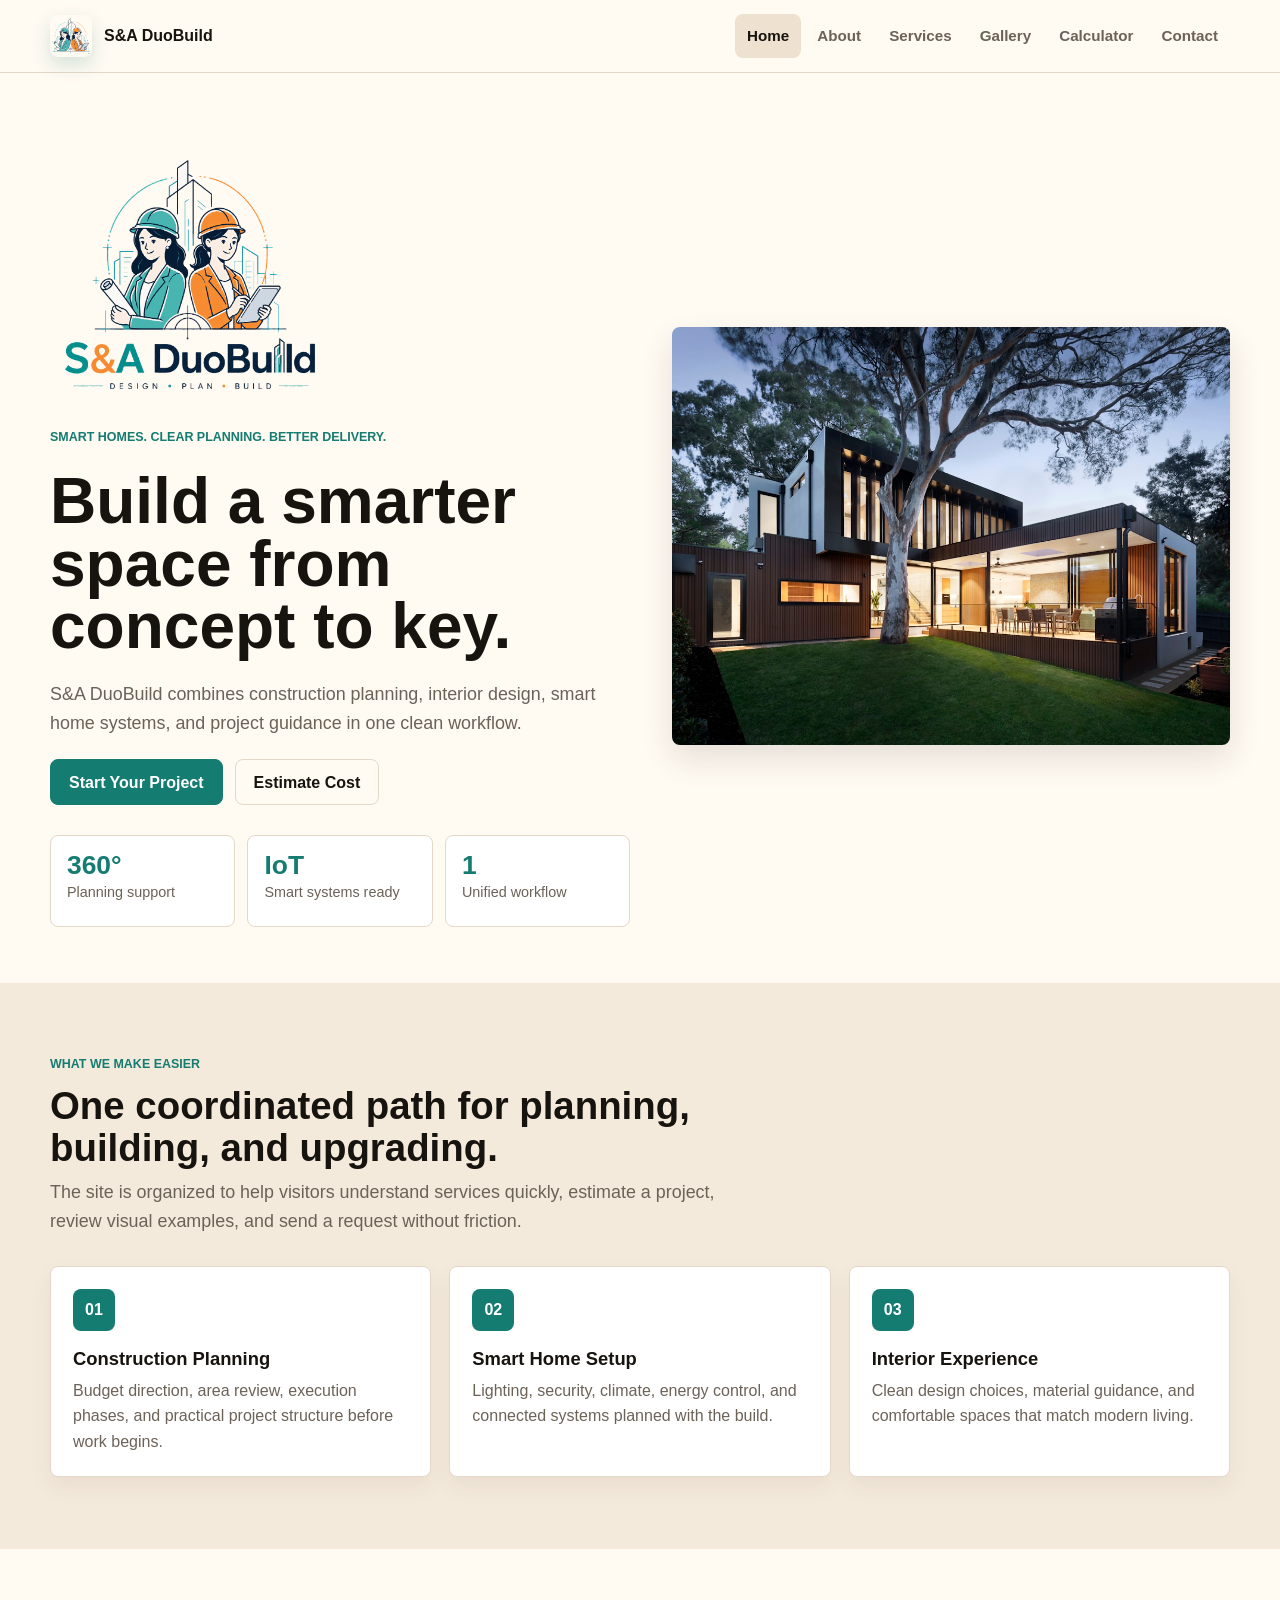
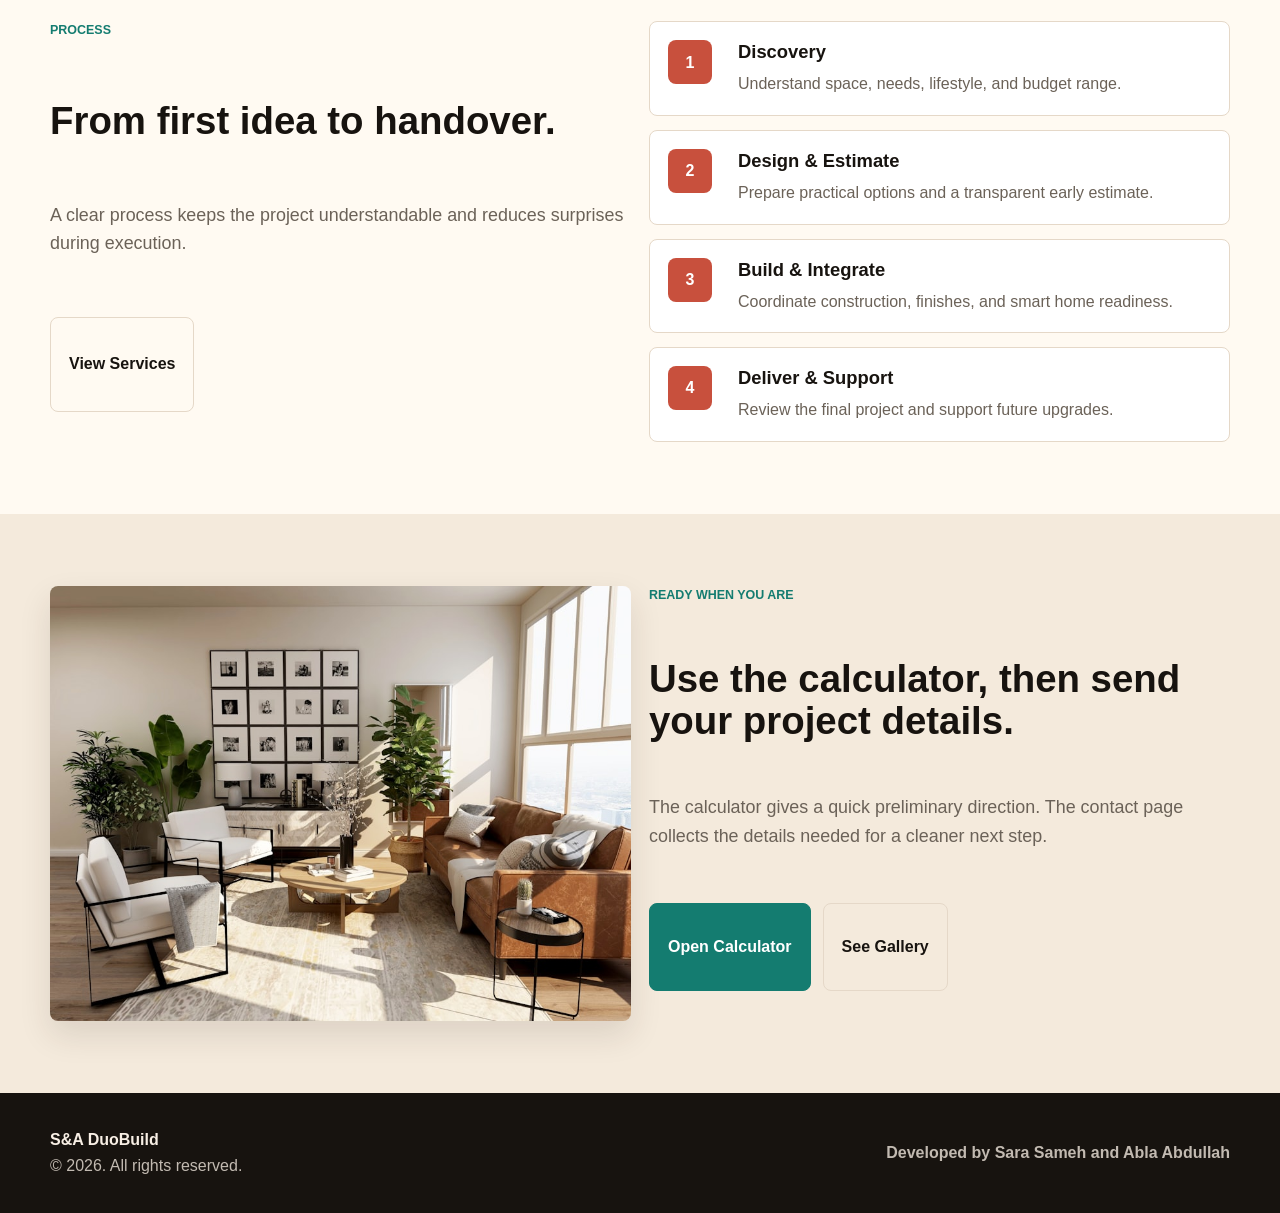
==== commit e4b15513: "Add final project logo assets" ====
--- a/index.html
+++ b/index.html
@@ -6,7 +6,7 @@
   <meta name="viewport" content="width=device-width, initial-scale=1.0">
   <meta name="description" content="S&A DuoBuild delivers smart construction, interior design, and connected home planning from concept to key.">
   <title>S&A DuoBuild | Smart Construction</title>
-  <link rel="icon" type="image/svg+xml" href="assets/favicon.svg">
+  <link rel="icon" type="image/png" href="assets/favicon.png">
   <link rel="stylesheet" href="style.css">
   <script src="script.js" defer></script>
 </head>
@@ -15,7 +15,7 @@
   <header class="site-header">
     <nav class="site-nav container" aria-label="Main navigation">
       <a href="index.html" class="brand" aria-label="S&A DuoBuild home">
-        <img src="assets/logo.svg" alt="S&A DuoBuild logo" class="brand-logo">
+        <img src="assets/logo-mark.png" alt="S&A DuoBuild logo" class="brand-logo">
         <span>S&A DuoBuild</span>
       </a>
       <button class="nav-toggle" type="button" aria-label="Toggle navigation" aria-expanded="false" data-nav-toggle>☰</button>
@@ -35,6 +35,7 @@
     <section class="hero">
       <div class="container hero-grid">
         <div class="hero-copy reveal">
+          <img src="assets/logo-full.png" alt="S&A DuoBuild full logo" class="hero-logo">
           <span class="eyebrow">Smart homes. Clear planning. Better delivery.</span>
           <h1>Build a smarter space from concept to key.</h1>
           <p class="lead">S&A DuoBuild combines construction planning, interior design, smart home systems, and project guidance in one clean workflow.</p>
--- a/style.css
+++ b/style.css
@@ -228,6 +228,12 @@
   gap: 22px;
 }
 
+.hero-logo {
+  width: min(280px, 72vw);
+  height: auto;
+  margin-bottom: 2px;
+}
+
 .hero-media {
   position: relative;
 }
